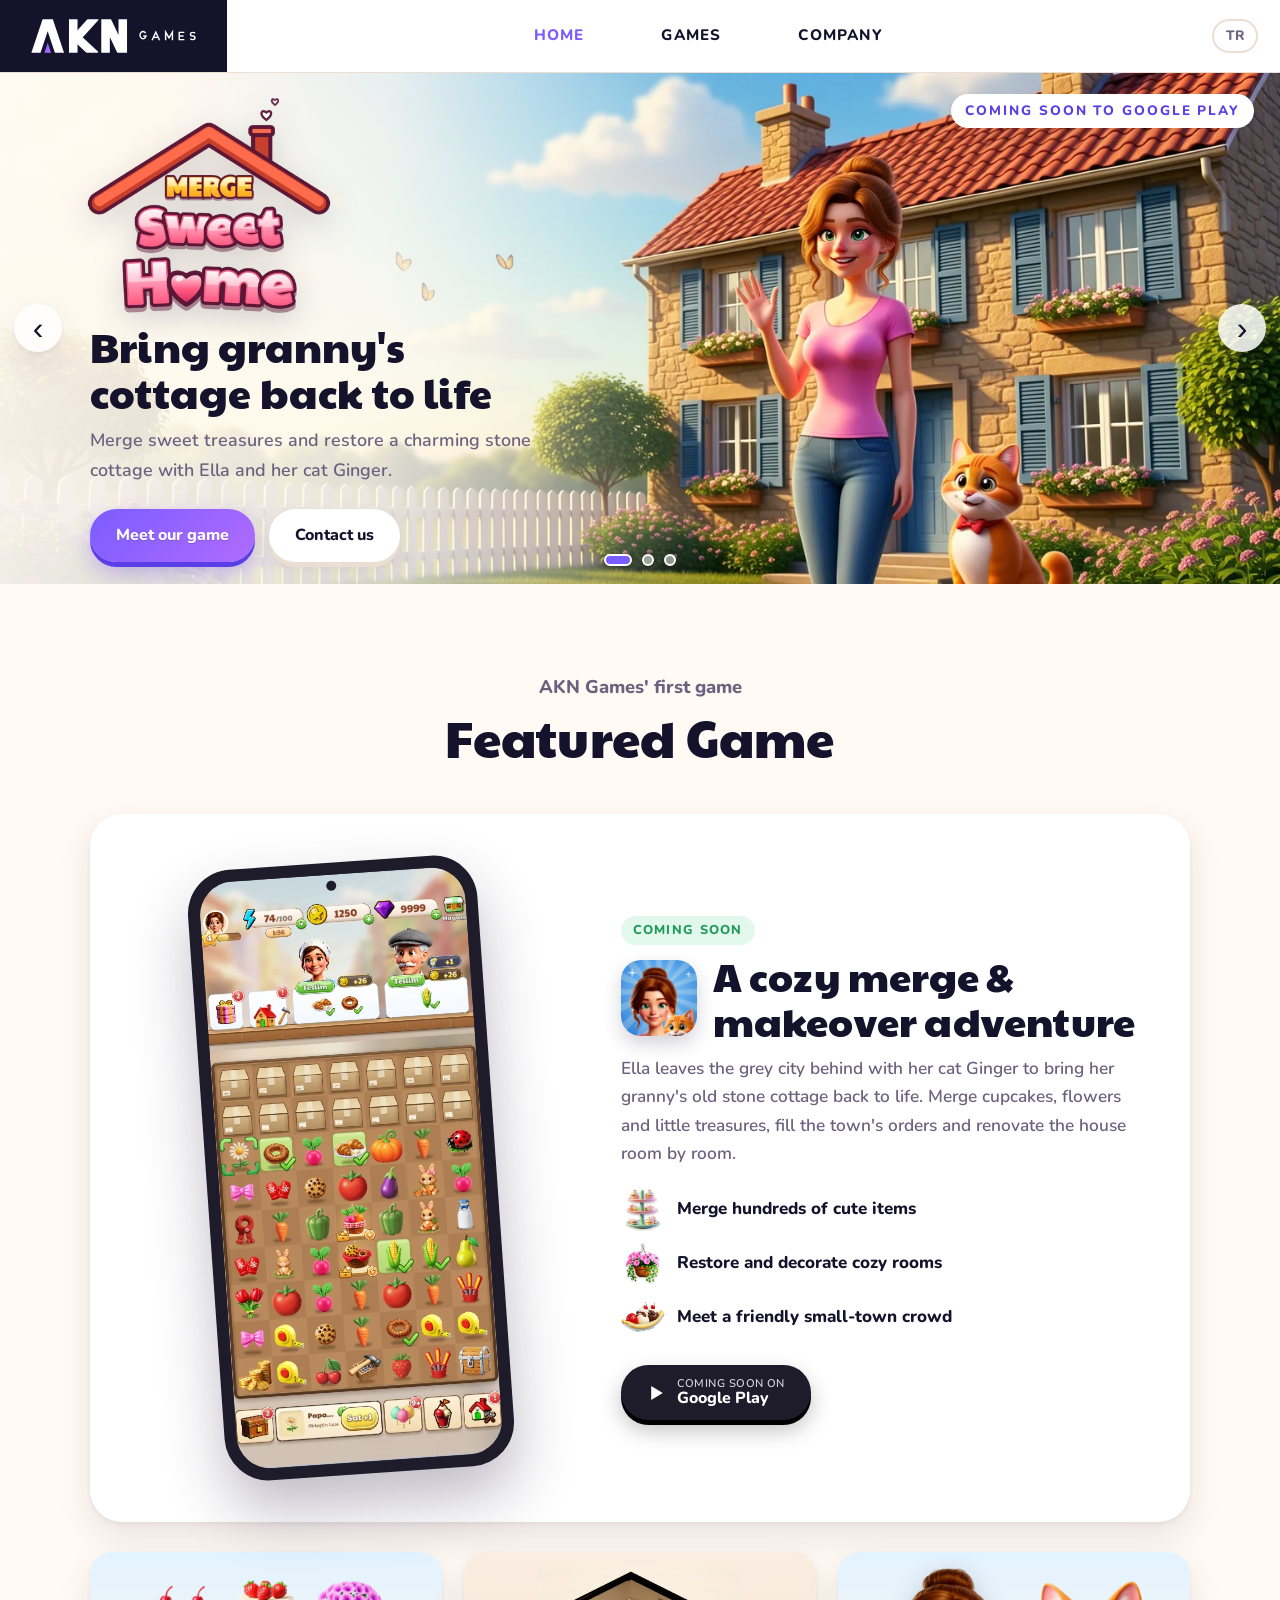
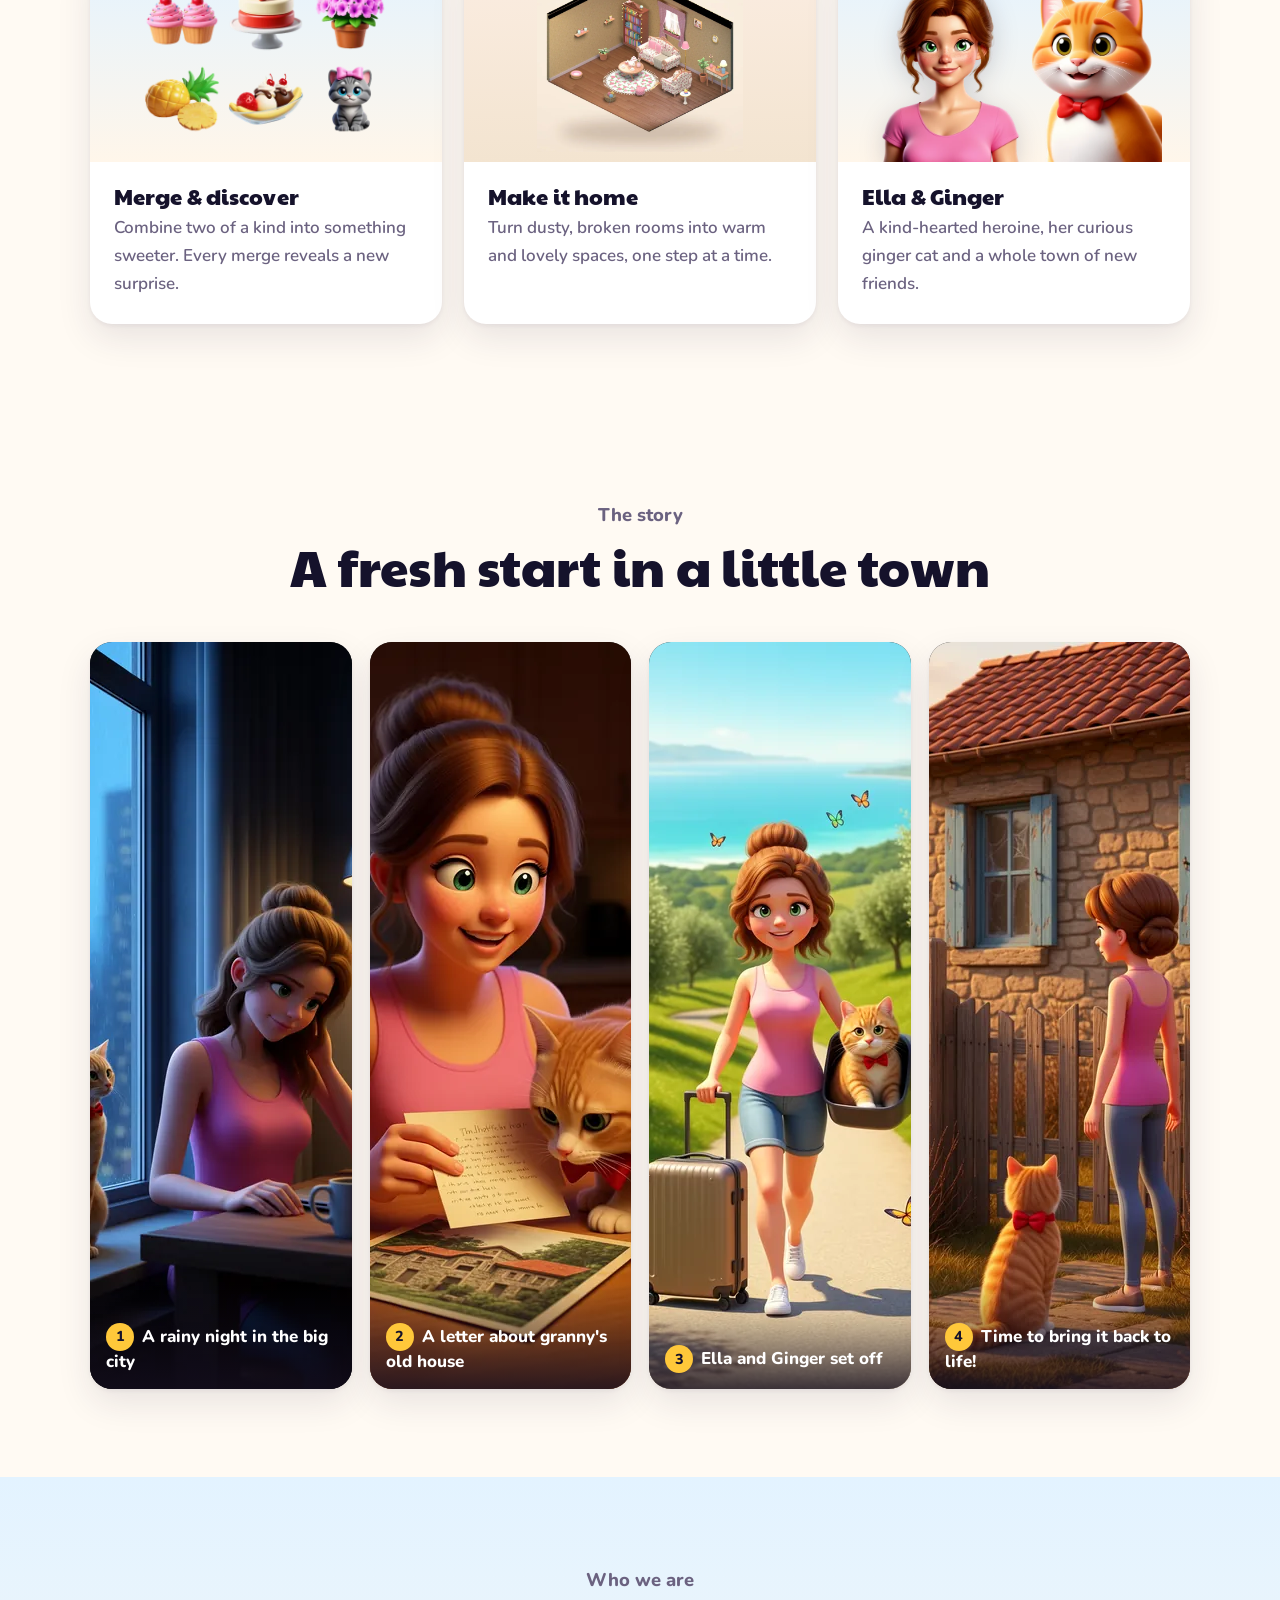
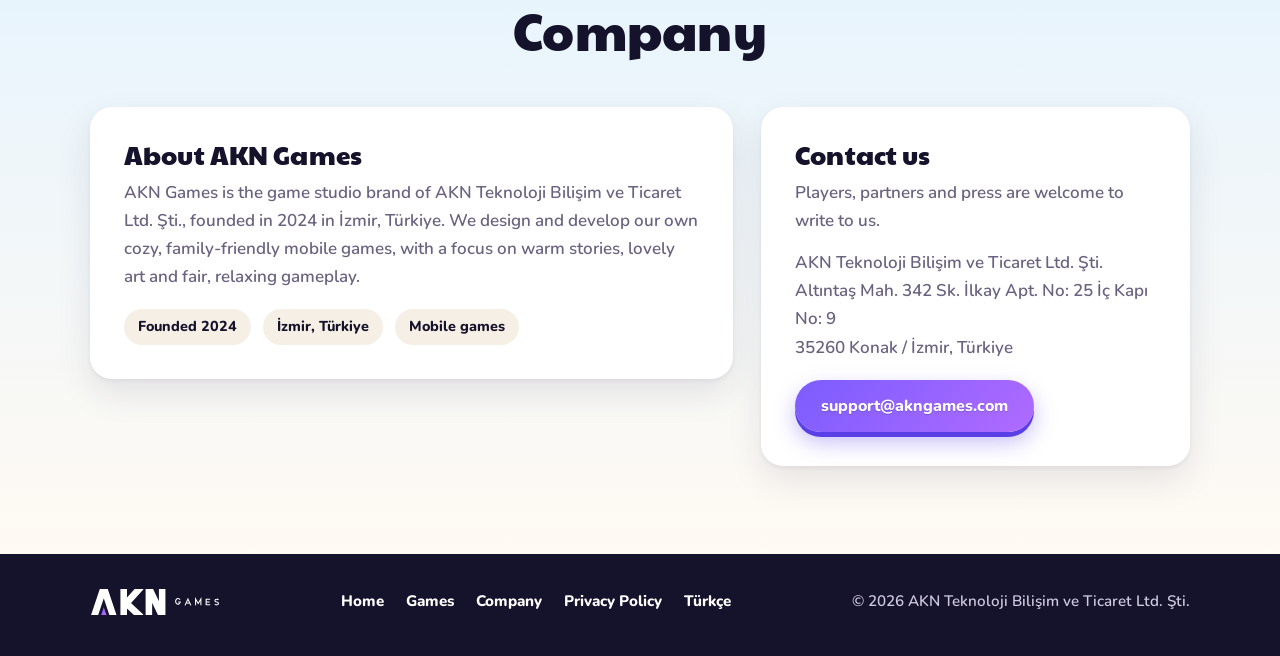
==== index.html @ b54493ae "AKN Games web sitesi Ana sayfa (EN/TR), gizlilik politikasi, KVKK aydinlatma metni.  Co-Authored-By:" ====
<!doctype html>
<html lang="en">
<head>
<meta charset="utf-8">
<meta name="viewport" content="width=device-width, initial-scale=1">
<title>AKN Games – Cozy mobile games</title>
<meta name="description" content="AKN Games makes cozy mobile games. Our first game, a merge and home makeover adventure with Ella and her cat Ginger, is coming soon to Google Play.">
<link rel="icon" href="favicon.svg" type="image/svg+xml">
<link rel="preload" href="fonts/paytone-one.woff2" as="font" type="font/woff2" crossorigin>
<link rel="stylesheet" href="style.css">
<link rel="alternate" hreflang="tr" href="https://akngames.com/tr/index.html">
</head>
<body>
<header class="nav">
  <a class="logo" href="index.html"><img src="img/logo-beyaz.svg" alt="AKN Games" width="204" height="44"></a>
  <nav aria-label="Main">
    <a href="index.html" aria-current="page">Home</a>
    <a href="#games">Games</a>
    <a href="#company">Company</a>
  </nav>
  <div class="lang"><a href="tr/index.html" hreflang="tr" lang="tr">TR</a></div>
</header>

<section class="slider" aria-roledescription="carousel" aria-label="Merge Sweet Home">
  <span class="eyebrow slider-badge">Coming soon to Google Play</span>
  <div class="slides">
    <div class="slide on" data-i="0">
      <img src="img/banner-ev.webp" alt="Ella and Ginger in front of their restored stone cottage" width="1536" height="640">
      <div class="slide-txt wrap">
        <img class="game-logo" src="img/oyun-logo.webp" alt="Merge Sweet Home" width="420" height="373">
        <h1>Bring granny's cottage back to life</h1>
        <p>Merge sweet treasures and restore a charming stone cottage with Ella and her cat Ginger.</p>
        <div class="actions"><a class="btn btn-play" href="#games">Meet our game</a><a class="btn btn-light" href="mailto:support@akngames.com">Contact us</a></div>
      </div>
    </div>
    <div class="slide" data-i="1" aria-hidden="true">
      <img src="img/banner-salon.webp" alt="Ella decorating the cozy living room with Ginger" width="1536" height="640" loading="lazy">
      <div class="slide-txt wrap">
        <img class="game-logo" src="img/oyun-logo.webp" alt="Merge Sweet Home" width="420" height="373">
        <h1>Make every room feel like home</h1>
        <p>Fix, clean and decorate cozy rooms, one happy step at a time.</p>
        <div class="actions"><a class="btn btn-play" href="#games">Meet our game</a><a class="btn btn-light" href="mailto:support@akngames.com">Contact us</a></div>
      </div>
    </div>
    <div class="slide" data-i="2" aria-hidden="true">
      <img src="img/banner-kasaba.webp" alt="Ella and Ginger in the little town's sunny main street" width="1536" height="640" loading="lazy">
      <div class="slide-txt wrap">
        <img class="game-logo" src="img/oyun-logo.webp" alt="Merge Sweet Home" width="420" height="373">
        <h1>Meet the friendly folks of Spring Valley</h1>
        <p>Fill the town's orders and make new friends in a little seaside town.</p>
        <div class="actions"><a class="btn btn-play" href="#games">Meet our game</a><a class="btn btn-light" href="mailto:support@akngames.com">Contact us</a></div>
      </div>
    </div>
  </div>
  <button class="arrow prev" type="button" aria-label="Previous">&#8249;</button>
  <button class="arrow next" type="button" aria-label="Next">&#8250;</button>
  <div class="dots"><button type="button" aria-label="Show slide 1" aria-current="true"></button><button type="button" aria-label="Show slide 2"></button><button type="button" aria-label="Show slide 3"></button></div>
</section>

<section class="block" id="games">
  <div class="wrap">
    <div class="head">
      <span class="sub">AKN Games' first game</span>
      <h2>Featured Game</h2>
    </div>

    <article class="game">
      <div class="phone"><img src="img/game-board.webp" alt="Merge Sweet Home game board" width="456" height="988"></div>
      <div>
        <span class="tag">Coming soon</span>
        <div class="game-title">
          <img src="img/game-icon.webp" alt="" width="320" height="320">
          <h3>A cozy merge &amp; makeover adventure</h3>
        </div>
        <p>Ella leaves the grey city behind with her cat Ginger to bring her granny's old stone cottage back to life. Merge cupcakes, flowers and little treasures, fill the town's orders and renovate the house room by room.</p>
        <ul class="points">
          <li><img src="img/item-bake11.webp" alt="" width="160" height="160">Merge hundreds of cute items</li>
          <li><img src="img/item-flower9.webp" alt="" width="160" height="160">Restore and decorate cozy rooms</li>
          <li><img src="img/item-ice4.webp" alt="" width="160" height="160">Meet a friendly small-town crowd</li>
        </ul>
        <a class="btn btn-dark" href="#games" aria-disabled="true">
          <svg viewBox="0 0 24 24" aria-hidden="true"><path d="M5 3.5v17l14-8.5z" fill="#fff"/></svg>
          <span><small>COMING SOON ON</small><b>Google Play</b></span>
        </a>
      </div>
    </article>

    <div class="features">
      <div class="feature">
        <div class="pic items"><img src="img/item-bake5.webp" alt="" width="160" height="160"><img src="img/item-bake8.webp" alt="" width="160" height="160"><img src="img/item-flower6.webp" alt="" width="160" height="160"><img src="img/item-fruit7.webp" alt="" width="160" height="160"><img src="img/item-ice4.webp" alt="" width="160" height="160"><img src="img/item-kedi3.webp" alt="" width="160" height="160"></div>
        <div class="txt"><h3>Merge &amp; discover</h3><p>Combine two of a kind into something sweeter. Every merge reveals a new surprise.</p></div>
      </div>
      <div class="feature">
        <div class="pic room"><img src="img/room1.webp" alt="A finished cozy living room" width="720" height="666"></div>
        <div class="txt"><h3>Make it home</h3><p>Turn dusty, broken rooms into warm and lovely spaces, one step at a time.</p></div>
      </div>
      <div class="feature">
        <div class="pic pair"><img class="g" src="img/ginger-bust.webp" alt="Ginger the cat" width="360" height="499"><img class="e" src="img/ella-bust.webp" alt="Ella" width="360" height="503"></div>
        <div class="txt"><h3>Ella &amp; Ginger</h3><p>A kind-hearted heroine, her curious ginger cat and a whole town of new friends.</p></div>
      </div>
    </div>
  </div>
</section>

<section class="block story-block">
  <div class="wrap">
    <div class="head">
      <span class="sub">The story</span>
      <h2>A fresh start in a little town</h2>
    </div>
    <div class="story">
      <figure><img src="img/story1.webp" alt="Ella working late in the rainy city with Ginger" width="420" height="747" loading="lazy"><figcaption><b>1</b>A rainy night in the big city</figcaption></figure>
      <figure><img src="img/story2.webp" alt="Ella reading a letter about her granny's house" width="420" height="747" loading="lazy"><figcaption><b>2</b>A letter about granny's old house</figcaption></figure>
      <figure><img src="img/story3.webp" alt="Ella and Ginger setting off on a sunny road" width="420" height="747" loading="lazy"><figcaption><b>3</b>Ella and Ginger set off</figcaption></figure>
      <figure><img src="img/story4.webp" alt="Ella and Ginger arriving at the old stone cottage" width="420" height="747" loading="lazy"><figcaption><b>4</b>Time to bring it back to life!</figcaption></figure>
    </div>
  </div>
</section>

<section class="block company" id="company">
  <div class="wrap">
    <div class="head">
      <span class="sub">Who we are</span>
      <h2>Company</h2>
    </div>
    <div class="about">
      <div class="card">
        <h3>About AKN Games</h3>
        <p>AKN Games is the game studio brand of AKN Teknoloji Bilişim ve Ticaret Ltd. Şti., founded in 2024 in İzmir, Türkiye. We design and develop our own cozy, family-friendly mobile games, with a focus on warm stories, lovely art and fair, relaxing gameplay.</p>
        <div class="stats"><span>Founded 2024</span><span>İzmir, Türkiye</span><span>Mobile games</span></div>
      </div>
      <div class="card">
        <h3>Contact us</h3>
        <p>Players, partners and press are welcome to write to us.</p>
        <address>AKN Teknoloji Bilişim ve Ticaret Ltd. Şti.<br>Altıntaş Mah. 342 Sk. İlkay Apt. No: 25 İç Kapı No: 9<br>35260 Konak / İzmir, Türkiye</address>
        <a class="btn btn-play" href="mailto:support@akngames.com">support@akngames.com</a>
      </div>
    </div>
  </div>
</section>

<footer class="foot">
  <div class="wrap">
    <span class="foot-brand"><img src="img/logo-beyaz.svg" alt="AKN Games" width="148" height="32"></span>
    <nav aria-label="Footer">
      <a href="index.html">Home</a><a href="#games">Games</a><a href="#company">Company</a><a href="privacy.html">Privacy Policy</a><a href="tr/index.html" lang="tr">Türkçe</a>
    </nav>
    <span>© 2026 AKN Teknoloji Bilişim ve Ticaret Ltd. Şti.</span>
  </div>
</footer>
<script src="site.js" defer></script>
</body>
</html>
---- style.css ----
/* AKN Games sitesi. Duzen higgsgame.com orneginden (renkli logo blogu + sade menu, tam genislik oyun gorseli,
   "Featured Game" satiri, sirket ve iletisim). Yazi tipleri oyundakiyle ayni ve sitede barinir (ucuncu tarafa istek yok). */
@font-face { font-family: "Paytone One"; src: url("fonts/paytone-one.woff2") format("woff2"); font-weight: 400; font-display: swap; }
@font-face { font-family: "Nunito"; src: url("fonts/nunito-600.woff2") format("woff2"); font-weight: 600; font-display: swap; }
@font-face { font-family: "Nunito"; src: url("fonts/nunito-800.woff2") format("woff2"); font-weight: 800; font-display: swap; }

:root {
  --brand: #7b5cff;
  --brand-dark: #5b3fe6;
  --sky: #3fa9f5;
  --sky-soft: #e3f3ff;
  --sun: #ffc83a;
  --leaf: #2fbf71;
  --leaf-dark: #1f9a58;
  --ink: #15122b;
  --muted: #6b6280;
  --bg: #fffaf3;
  --soft: #f6efe5;
  --card: #ffffff;
  --line: #eadfd2;
  --radius: 22px;
  --shadow: 0 2px 4px rgba(43, 33, 64, .06), 0 14px 34px rgba(43, 33, 64, .10);
  --display: "Paytone One", "Arial Rounded MT Bold", "Segoe UI", system-ui, sans-serif;
  --body: "Nunito", "Segoe UI", system-ui, -apple-system, Roboto, Arial, sans-serif;
}
* { box-sizing: border-box; }
html { scroll-behavior: smooth; -webkit-text-size-adjust: 100%; }
body { margin: 0; background: var(--bg); color: var(--ink); font: 600 17px/1.65 var(--body); }
img { max-width: 100%; display: block; }
a { color: var(--brand-dark); text-underline-offset: 3px; }
a:focus-visible, .btn:focus-visible { outline: 3px solid var(--sky); outline-offset: 3px; border-radius: 10px; }
h1, h2, h3 { font-family: var(--display); font-weight: 400; line-height: 1.12; margin: 0; letter-spacing: .005em; }
.wrap { max-width: 1140px; margin: 0 auto; padding: 0 20px; }

/* ---------------------------------------------------------------- ust menu */
.nav { position: sticky; top: 0; z-index: 20; display: flex; align-items: stretch; background: #fff; box-shadow: 0 1px 0 var(--line); }
.logo { display: flex; align-items: center; background: var(--ink); text-decoration: none; padding: 0 30px; min-height: 72px; }
.logo img { height: 36px; width: auto; }
.nav nav { flex: 1; display: flex; align-items: center; justify-content: center; gap: clamp(18px, 6vw, 90px); padding: 0 16px; }
.nav nav a { color: var(--ink); text-decoration: none; font-weight: 800; font-size: .95rem; letter-spacing: .08em; text-transform: uppercase; }
.nav nav a:hover, .nav nav a[aria-current="page"] { color: var(--brand); }
.lang { display: flex; align-items: center; padding: 0 22px; }
.lang a { color: var(--muted); font-weight: 800; font-size: .85rem; text-decoration: none; border: 2px solid var(--line); border-radius: 999px; padding: 4px 12px; }
.lang a:hover { border-color: var(--brand); color: var(--brand); }

/* ---------------------------------------------------------------- ana banner (kayan) */
.slider { position: relative; overflow: hidden; background: #cfe9ff; }
.slides { position: relative; height: clamp(460px, 40vw, 680px); }
.slide { position: absolute; inset: 0; opacity: 0; visibility: hidden; transition: opacity .8s ease, visibility .8s; }
.slide.on { opacity: 1; visibility: visible; }
.slide > img { position: absolute; inset: 0; width: 100%; height: 100%; object-fit: cover; object-position: 70% 50%; }
.slide::after { content: ""; position: absolute; inset: 0; pointer-events: none;
  background: linear-gradient(90deg, rgba(255, 250, 243, .94) 0%, rgba(255, 250, 243, .78) 30%, rgba(255, 250, 243, 0) 56%); }
.slide-txt { position: relative; z-index: 2; height: 100%; display: flex; flex-direction: column; justify-content: center; align-items: flex-start; }
.slide-txt > * { max-width: 470px; }
.game-logo { width: min(250px, 60%); height: auto; margin: 0 0 8px -6px; filter: drop-shadow(0 10px 16px rgba(21, 18, 43, .18)); }
.slide h1 { font-size: clamp(1.8rem, 3.2vw, 2.7rem); margin: 0 0 10px; text-wrap: balance; }
.slide p { color: var(--muted); font-size: 1.12rem; margin: 0 0 24px; }
.slider-badge { position: absolute; z-index: 5; top: 22px; right: 26px; margin: 0; }
.arrow { position: absolute; z-index: 5; top: 50%; transform: translateY(-50%); width: 48px; height: 48px; border: 0; border-radius: 50%;
  background: rgba(255, 255, 255, .85); color: var(--ink); font-size: 2rem; line-height: 1; cursor: pointer; box-shadow: var(--shadow); }
.arrow:hover { background: #fff; }
.arrow:focus-visible, .dots button:focus-visible { outline: 3px solid var(--brand); outline-offset: 3px; }
.prev { left: 14px; }
.next { right: 14px; }
.dots { position: absolute; z-index: 5; left: 0; right: 0; bottom: 18px; display: flex; justify-content: center; gap: 10px; }
.dots button { width: 12px; height: 12px; padding: 0; border: 2px solid #fff; border-radius: 50%; background: rgba(255, 255, 255, .5); cursor: pointer; box-shadow: 0 1px 4px rgba(0, 0, 0, .25); }
.dots button[aria-current="true"] { background: var(--brand); border-color: #fff; width: 28px; border-radius: 999px; }
.eyebrow { display: inline-block; font-weight: 800; font-size: .85rem; letter-spacing: .14em; text-transform: uppercase; color: var(--brand-dark); background: #fff; border-radius: 999px; padding: 6px 14px; box-shadow: var(--shadow); margin-bottom: 18px; }
.actions { display: flex; flex-wrap: wrap; gap: 14px; align-items: center; }

/* oyun dugmeleri (oyundaki yesil dugme gibi) */
.btn { display: inline-flex; align-items: center; gap: 10px; text-decoration: none; font-weight: 800; font-size: 1rem; border-radius: 999px; padding: 13px 26px; transition: transform .15s ease; }
.btn:hover { transform: translateY(-2px); }
.btn-play { color: #fff; background: linear-gradient(135deg, #7b5cff, #b06bff); box-shadow: 0 5px 0 var(--brand-dark), 0 10px 22px rgba(91, 63, 230, .35); text-shadow: 0 1px 0 rgba(0, 0, 0, .18); }
.btn-dark { color: #fff; background: #1e1b2b; box-shadow: 0 5px 0 #000, 0 10px 22px rgba(0, 0, 0, .25); }
.btn-dark svg { width: 20px; height: 20px; }
.btn-dark small { display: block; font-size: .7rem; font-weight: 600; opacity: .8; line-height: 1; letter-spacing: .04em; }
.btn-dark b { display: block; line-height: 1.15; }
.btn-light { color: var(--ink); background: #fff; box-shadow: 0 5px 0 var(--line), 0 10px 22px rgba(43, 33, 64, .10); }


/* ---------------------------------------------------------------- bolumler */
section.block { padding: 88px 0; }
.head { text-align: center; margin: 0 auto 48px; max-width: 720px; }
.head .sub { display: block; font-weight: 800; color: var(--muted); font-size: 1.15rem; margin-bottom: 6px; }
.head h2 { font-size: clamp(2.1rem, 5vw, 3.2rem); }
.head p { color: var(--muted); margin: 14px 0 0; }

/* one cikan oyun satiri */
.game { display: grid; grid-template-columns: .9fr 1.1fr; align-items: center; gap: 56px; background: var(--card); border-radius: 32px; padding: 48px; box-shadow: var(--shadow); }
.phone { position: relative; justify-self: center; width: min(290px, 100%); aspect-ratio: 9 / 19; border-radius: 44px; background: #1e1b2b; padding: 12px; box-shadow: 0 30px 60px rgba(43, 33, 64, .30); transform: rotate(-4deg); }
.phone::before { content: ""; position: absolute; top: 18px; left: 50%; width: 10px; height: 10px; transform: translateX(-50%); background: #1e1b2b; border-radius: 50%; z-index: 2; }
.phone img { width: 100%; height: 100%; object-fit: cover; object-position: center top; border-radius: 34px; }
.game-title { display: flex; align-items: center; gap: 16px; margin-bottom: 12px; }
.game-title img { width: 76px; height: 76px; border-radius: 20px; box-shadow: 0 8px 18px rgba(43, 33, 64, .2); }
.game-title h3 { font-size: clamp(1.7rem, 3.6vw, 2.5rem); }
.tag { display: inline-block; font-weight: 800; font-size: .8rem; letter-spacing: .1em; text-transform: uppercase; color: var(--leaf-dark); background: #e2f8ec; border-radius: 999px; padding: 4px 12px; margin-bottom: 8px; }
.game p { color: var(--muted); font-size: 1.08rem; margin: 0 0 18px; }
.points { list-style: none; padding: 0; margin: 0 0 26px; display: grid; gap: 10px; }
.points li { display: flex; align-items: center; gap: 12px; font-weight: 800; }
.points img { width: 44px; height: 44px; flex: none; }

/* ozellik kartlari */
.features { display: grid; grid-template-columns: repeat(3, 1fr); gap: 22px; margin-top: 30px; }
.feature { background: var(--card); border-radius: var(--radius); box-shadow: var(--shadow); overflow: hidden; }
.feature .pic { height: 210px; display: grid; place-items: center; background: linear-gradient(180deg, var(--sky-soft), #fff6ea); }
.feature .pic img { max-height: 190px; width: auto; }
.feature .pic.room { background: linear-gradient(180deg, #fbede2, #f3e4d0); }
.feature .pic.pair { position: relative; display: block; overflow: hidden; }
.feature .pic.pair img { position: absolute; bottom: 0; height: 196px; width: auto; max-height: none; }
.feature .pic.pair .e { left: 12%; z-index: 2; filter: drop-shadow(0 6px 12px rgba(21, 18, 43, .18)); }
.feature .pic.pair .g { right: 8%; height: 182px; }
.feature .pic.items { display: grid; grid-template-columns: repeat(3, 76px); gap: 8px; justify-content: center; align-content: center; }
.feature .pic.items img { width: 76px; height: 76px; }
.feature .txt { padding: 22px 24px 26px; }
.feature h3 { font-size: 1.35rem; margin-bottom: 6px; }
.feature p { margin: 0; color: var(--muted); }

/* hikaye seridi */
.story-block { padding-top: 0; }
.story { display: grid; grid-template-columns: repeat(4, 1fr); gap: 18px; }
.story figure { margin: 0; position: relative; border-radius: var(--radius); overflow: hidden; box-shadow: var(--shadow); background: #222; }
.story img { width: 100%; aspect-ratio: 9 / 15; object-fit: cover; object-position: center 40%; }
.story figcaption { position: absolute; left: 0; right: 0; bottom: 0; padding: 40px 16px 16px; color: #fff; font-weight: 800; line-height: 1.3;
  background: linear-gradient(180deg, rgba(20, 14, 30, 0), rgba(20, 14, 30, .82)); }
.story figcaption b { display: inline-grid; place-items: center; width: 28px; height: 28px; margin-right: 8px; border-radius: 50%; background: var(--sun); color: var(--ink); font-size: .9rem; }

/* sirket */
.company { background: linear-gradient(180deg, var(--sky-soft), var(--bg)); }
.about { display: grid; grid-template-columns: 1.2fr .8fr; gap: 28px; align-items: start; }
.about .card { background: var(--card); border-radius: var(--radius); box-shadow: var(--shadow); padding: 34px; }
.about h3 { font-size: 1.6rem; margin-bottom: 10px; }
.about p { color: var(--muted); margin: 0 0 14px; }
.about address { font-style: normal; color: var(--muted); margin-bottom: 18px; }
.stats { display: flex; flex-wrap: wrap; gap: 12px; margin-top: 18px; }
.stats span { background: var(--soft); border-radius: 999px; padding: 6px 14px; font-weight: 800; font-size: .9rem; }

/* ---------------------------------------------------------------- alt bilgi */
footer.foot { background: var(--ink); color: #cfc8de; font-size: .95rem; }
footer.foot .wrap { display: flex; flex-wrap: wrap; justify-content: space-between; align-items: center; gap: 18px; padding-top: 34px; padding-bottom: 40px; }
footer.foot nav { display: flex; flex-wrap: wrap; gap: 8px 22px; }
footer.foot a { color: #fff; text-decoration: none; font-weight: 800; }
footer.foot a:hover { color: #c9b8ff; }
.foot-brand { display: flex; align-items: center; }
.foot-brand img { height: 28px; width: auto; }

/* ---------------------------------------------------------------- metin sayfalari */
.doc-top { background: linear-gradient(180deg, var(--sky-soft), var(--bg)); padding: 56px 0 30px; }
.doc-top h1 { font-size: clamp(2rem, 5vw, 2.9rem); }
.doc-top .date { color: var(--muted); margin: 8px 0 0; }
main.doc { max-width: 860px; margin: 0 auto 72px; padding: 36px clamp(20px, 5vw, 48px); background: var(--card); border-radius: 28px; box-shadow: var(--shadow); }
main.doc h2 { font-family: var(--display); font-size: 1.35rem; margin: 30px 0 8px; }
main.doc h2:first-of-type { margin-top: 18px; }
main.doc ul { padding-left: 1.2em; }
main.doc li { margin: 4px 0; }
.box { background: var(--sky-soft); border-radius: 18px; padding: 16px 20px; }

/* ---------------------------------------------------------------- telefon ve tablet */
@media (max-width: 760px) {
  .slides { height: auto; }
  .slide { position: absolute; }
  .slide.on { position: relative; }
  .slide > img { position: relative; height: auto; aspect-ratio: 4 / 3; object-position: 78% 50%; }
  .slide::after { display: none; }
  .slide-txt { height: auto; padding-top: 6px; padding-bottom: 54px; align-items: center; text-align: center; background: var(--bg); }
  .slide-txt > * { max-width: 520px; }
  .game-logo { width: 190px; margin: -110px auto 4px; }
  .slide .actions { justify-content: center; }
  .slider-badge { top: 12px; right: 12px; font-size: .72rem; padding: 4px 10px; }
  .arrow { top: 34%; width: 40px; height: 40px; font-size: 1.6rem; }
  .dots { bottom: 16px; }
}
@media (max-width: 920px) {
  .game, .about { grid-template-columns: 1fr; }
  .game { padding: 36px 24px; gap: 40px; }
  .features { grid-template-columns: 1fr; max-width: 480px; margin-left: auto; margin-right: auto; }
  .story { grid-template-columns: repeat(2, 1fr); }
}
@media (max-width: 640px) {
  body { font-size: 16px; }
  .nav { flex-wrap: wrap; }
  .logo { flex: 1; min-height: 60px; padding: 0 18px; }
  .logo img { height: 30px; }
  .lang { padding: 0 14px; background: var(--ink); }
  .lang a { color: #fff; border-color: rgba(255, 255, 255, .6); }
  .nav nav { flex-basis: 100%; order: 3; gap: 24px; padding: 10px 16px; }
  .phone { width: min(230px, 70%); }
  section.block { padding: 64px 0; }
}
@media (prefers-reduced-motion: reduce) {
  .slide { transition: none; }
  html { scroll-behavior: auto; }
  .btn { transition: none; }
}
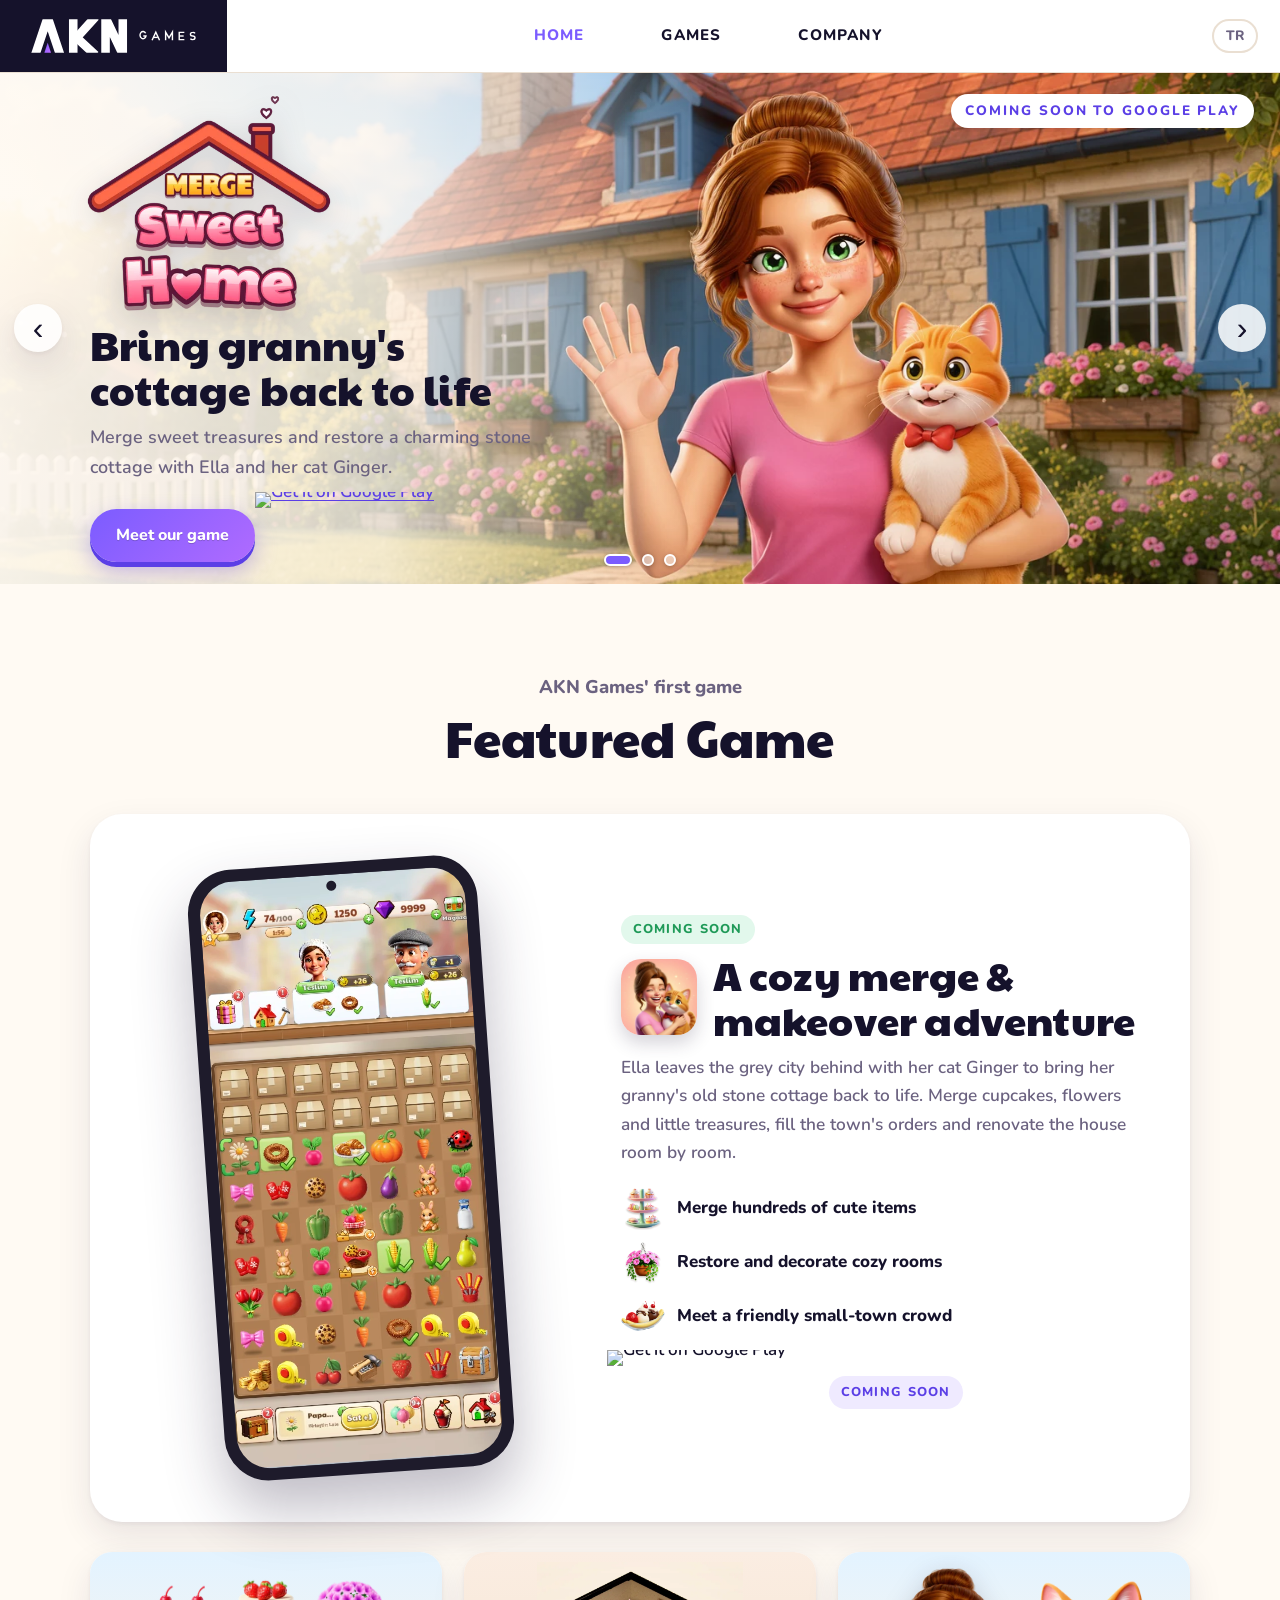
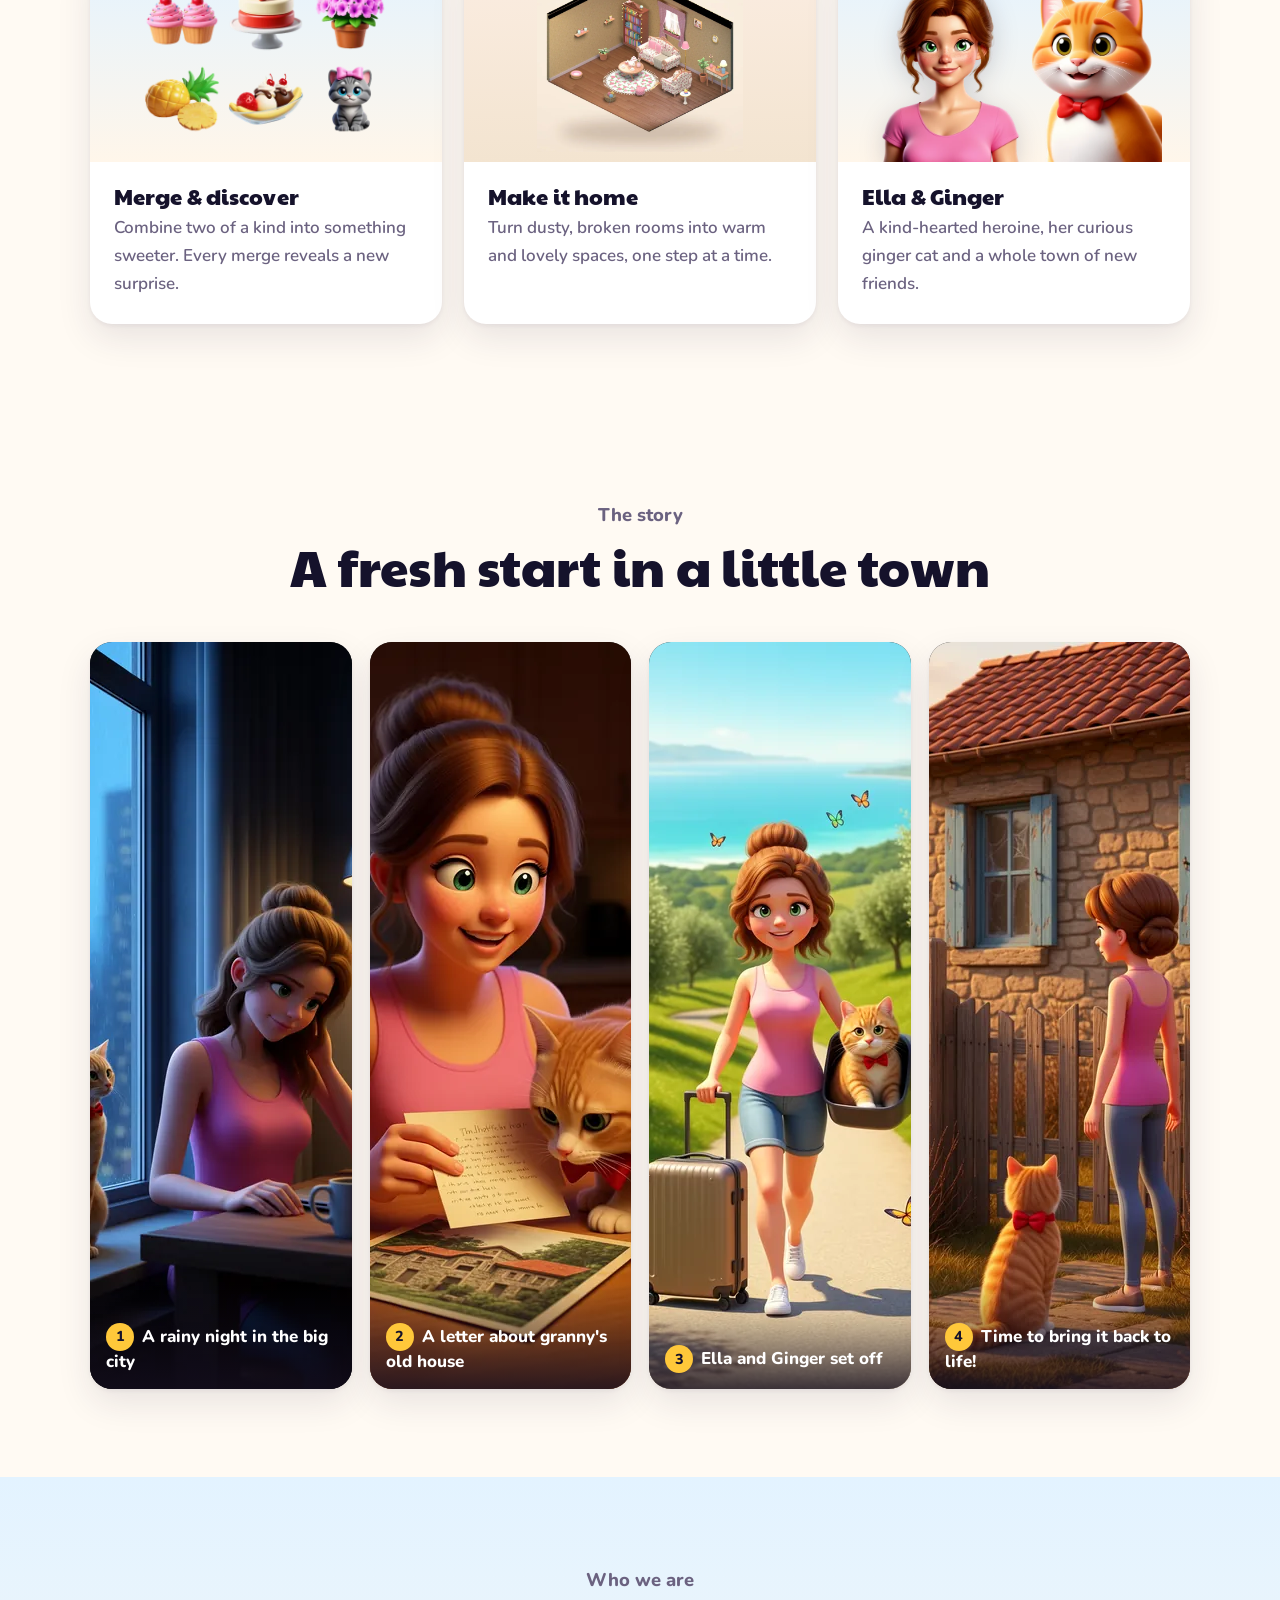
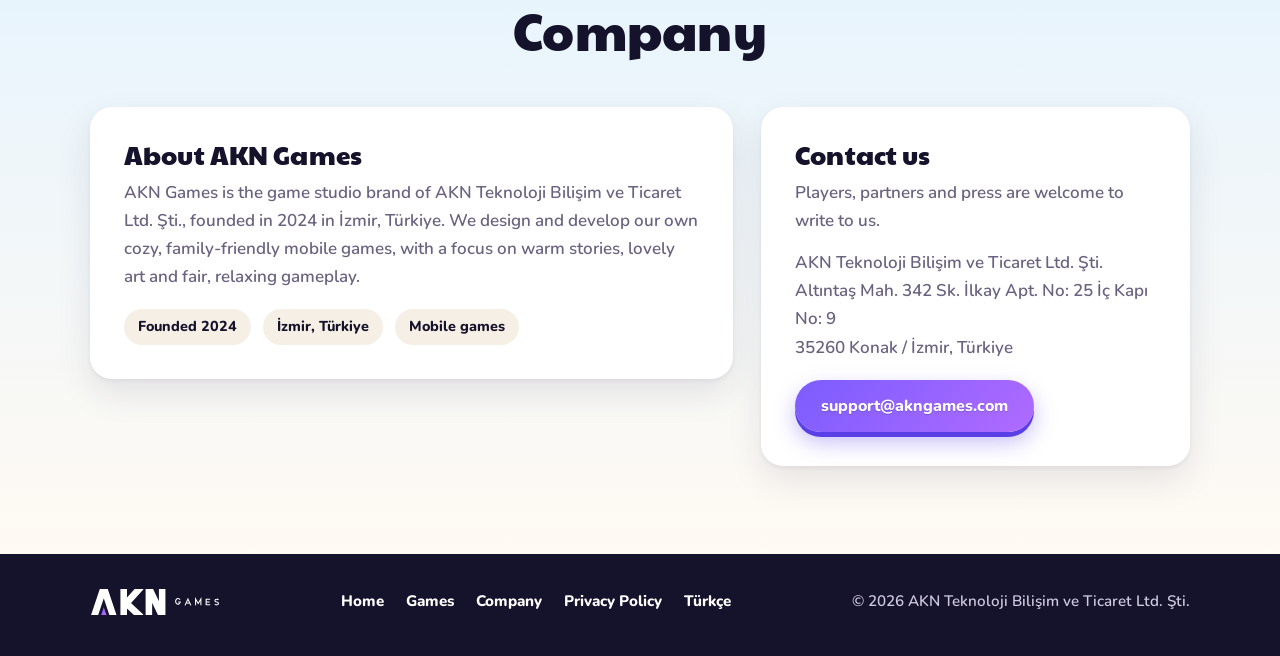
==== commit b15d89e3: "Yeni bannerlar, Google Play rozeti ve yeni oyun simgesi - Bannerlar FLUX 3 ile yeniden: Ella ve Ging" ====
--- a/index.html
+++ b/index.html
@@ -30,16 +30,16 @@
         <img class="game-logo" src="img/oyun-logo.webp" alt="Merge Sweet Home" width="420" height="373">
         <h1>Bring granny's cottage back to life</h1>
         <p>Merge sweet treasures and restore a charming stone cottage with Ella and her cat Ginger.</p>
-        <div class="actions"><a class="btn btn-play" href="#games">Meet our game</a><a class="btn btn-light" href="mailto:support@akngames.com">Contact us</a></div>
+        <div class="actions"><a class="btn btn-play" href="#games">Meet our game</a><a class="gp-badge" href="#games" aria-label="Google Play, coming soon"><img src="https://play.google.com/intl/en_us/badges/static/images/badges/en_badge_web_generic.png" alt="Get it on Google Play" width="222" height="86"></a></div>
       </div>
     </div>
     <div class="slide" data-i="1" aria-hidden="true">
-      <img src="img/banner-salon.webp" alt="Ella decorating the cozy living room with Ginger" width="1536" height="640" loading="lazy">
+      <img src="img/banner-salon.webp" alt="Ella relaxing with a cup of tea and Ginger in the cozy living room" width="1536" height="640" loading="lazy">
       <div class="slide-txt wrap">
         <img class="game-logo" src="img/oyun-logo.webp" alt="Merge Sweet Home" width="420" height="373">
         <h1>Make every room feel like home</h1>
         <p>Fix, clean and decorate cozy rooms, one happy step at a time.</p>
-        <div class="actions"><a class="btn btn-play" href="#games">Meet our game</a><a class="btn btn-light" href="mailto:support@akngames.com">Contact us</a></div>
+        <div class="actions"><a class="btn btn-play" href="#games">Meet our game</a><a class="gp-badge" href="#games" aria-label="Google Play, coming soon"><img src="https://play.google.com/intl/en_us/badges/static/images/badges/en_badge_web_generic.png" alt="Get it on Google Play" width="222" height="86"></a></div>
       </div>
     </div>
     <div class="slide" data-i="2" aria-hidden="true">
@@ -48,7 +48,7 @@
         <img class="game-logo" src="img/oyun-logo.webp" alt="Merge Sweet Home" width="420" height="373">
         <h1>Meet the friendly folks of Spring Valley</h1>
         <p>Fill the town's orders and make new friends in a little seaside town.</p>
-        <div class="actions"><a class="btn btn-play" href="#games">Meet our game</a><a class="btn btn-light" href="mailto:support@akngames.com">Contact us</a></div>
+        <div class="actions"><a class="btn btn-play" href="#games">Meet our game</a><a class="gp-badge" href="#games" aria-label="Google Play, coming soon"><img src="https://play.google.com/intl/en_us/badges/static/images/badges/en_badge_web_generic.png" alt="Get it on Google Play" width="222" height="86"></a></div>
       </div>
     </div>
   </div>
@@ -78,10 +78,10 @@
           <li><img src="img/item-flower9.webp" alt="" width="160" height="160">Restore and decorate cozy rooms</li>
           <li><img src="img/item-ice4.webp" alt="" width="160" height="160">Meet a friendly small-town crowd</li>
         </ul>
-        <a class="btn btn-dark" href="#games" aria-disabled="true">
-          <svg viewBox="0 0 24 24" aria-hidden="true"><path d="M5 3.5v17l14-8.5z" fill="#fff"/></svg>
-          <span><small>COMING SOON ON</small><b>Google Play</b></span>
-        </a>
+        <div class="store">
+          <span class="gp-badge"><img src="https://play.google.com/intl/en_us/badges/static/images/badges/en_badge_web_generic.png" alt="Get it on Google Play" width="222" height="86"></span>
+          <span class="store-soon">Coming soon</span>
+        </div>
       </div>
     </article>
 
--- a/style.css
+++ b/style.css
@@ -48,7 +48,7 @@
 .slides { position: relative; height: clamp(460px, 40vw, 680px); }
 .slide { position: absolute; inset: 0; opacity: 0; visibility: hidden; transition: opacity .8s ease, visibility .8s; }
 .slide.on { opacity: 1; visibility: visible; }
-.slide > img { position: absolute; inset: 0; width: 100%; height: 100%; object-fit: cover; object-position: 70% 50%; }
+.slide > img { position: absolute; inset: 0; width: 100%; height: 100%; object-fit: cover; object-position: 70% 0%; }   /* ust kirpilmasin: Ella'nin topuzu */
 .slide::after { content: ""; position: absolute; inset: 0; pointer-events: none;
   background: linear-gradient(90deg, rgba(255, 250, 243, .94) 0%, rgba(255, 250, 243, .78) 30%, rgba(255, 250, 243, 0) 56%); }
 .slide-txt { position: relative; z-index: 2; height: 100%; display: flex; flex-direction: column; justify-content: center; align-items: flex-start; }
@@ -73,10 +73,13 @@
 .btn { display: inline-flex; align-items: center; gap: 10px; text-decoration: none; font-weight: 800; font-size: 1rem; border-radius: 999px; padding: 13px 26px; transition: transform .15s ease; }
 .btn:hover { transform: translateY(-2px); }
 .btn-play { color: #fff; background: linear-gradient(135deg, #7b5cff, #b06bff); box-shadow: 0 5px 0 var(--brand-dark), 0 10px 22px rgba(91, 63, 230, .35); text-shadow: 0 1px 0 rgba(0, 0, 0, .18); }
-.btn-dark { color: #fff; background: #1e1b2b; box-shadow: 0 5px 0 #000, 0 10px 22px rgba(0, 0, 0, .25); }
-.btn-dark svg { width: 20px; height: 20px; }
-.btn-dark small { display: block; font-size: .7rem; font-weight: 600; opacity: .8; line-height: 1; letter-spacing: .04em; }
-.btn-dark b { display: block; line-height: 1.15; }
+/* resmi Google Play rozeti (play.google.com'dan); png'lerin kendi bosluklari negatif kenarla siliniyor, gorunen boy 58 px */
+.gp-badge { display: inline-flex; line-height: 0; border-radius: 12px; transition: transform .15s ease; }
+a.gp-badge:hover { transform: translateY(-2px); }
+.gp-badge img { height: 86px; width: auto; margin: -14px; }
+.gp-badge.tr img { height: 76px; margin: -9px 0; }
+.store { display: flex; flex-wrap: wrap; align-items: center; gap: 14px; margin-top: 6px; }
+.store-soon { font-weight: 800; font-size: .8rem; letter-spacing: .1em; text-transform: uppercase; color: var(--brand-dark); background: #efeaff; border-radius: 999px; padding: 6px 12px; }
 .btn-light { color: var(--ink); background: #fff; box-shadow: 0 5px 0 var(--line), 0 10px 22px rgba(43, 33, 64, .10); }
 
 
@@ -191,5 +194,5 @@
 @media (prefers-reduced-motion: reduce) {
   .slide { transition: none; }
   html { scroll-behavior: auto; }
-  .btn { transition: none; }
+  .btn, .gp-badge { transition: none; }
 }
